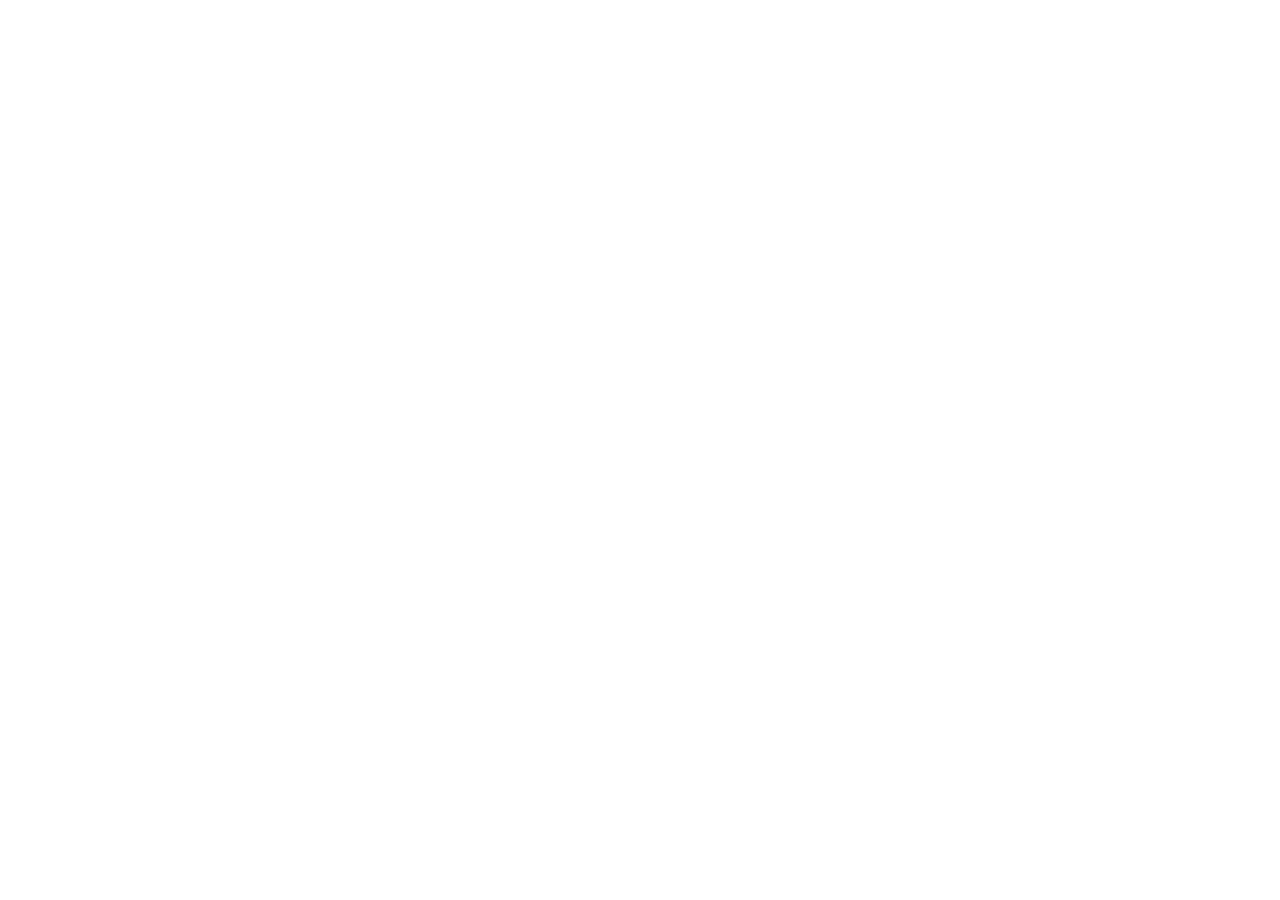
==== index.html @ bdb61e1c "Add project files and readme" ====
<!DOCTYPE html>
<html lang="en">
<head>
    <meta charset="UTF-8"> 
    <meta name="viewport" content="width=device-width, initial-scale=1.0">
    <title>Document</title>
</head>
<body>
    
</body>
</html>
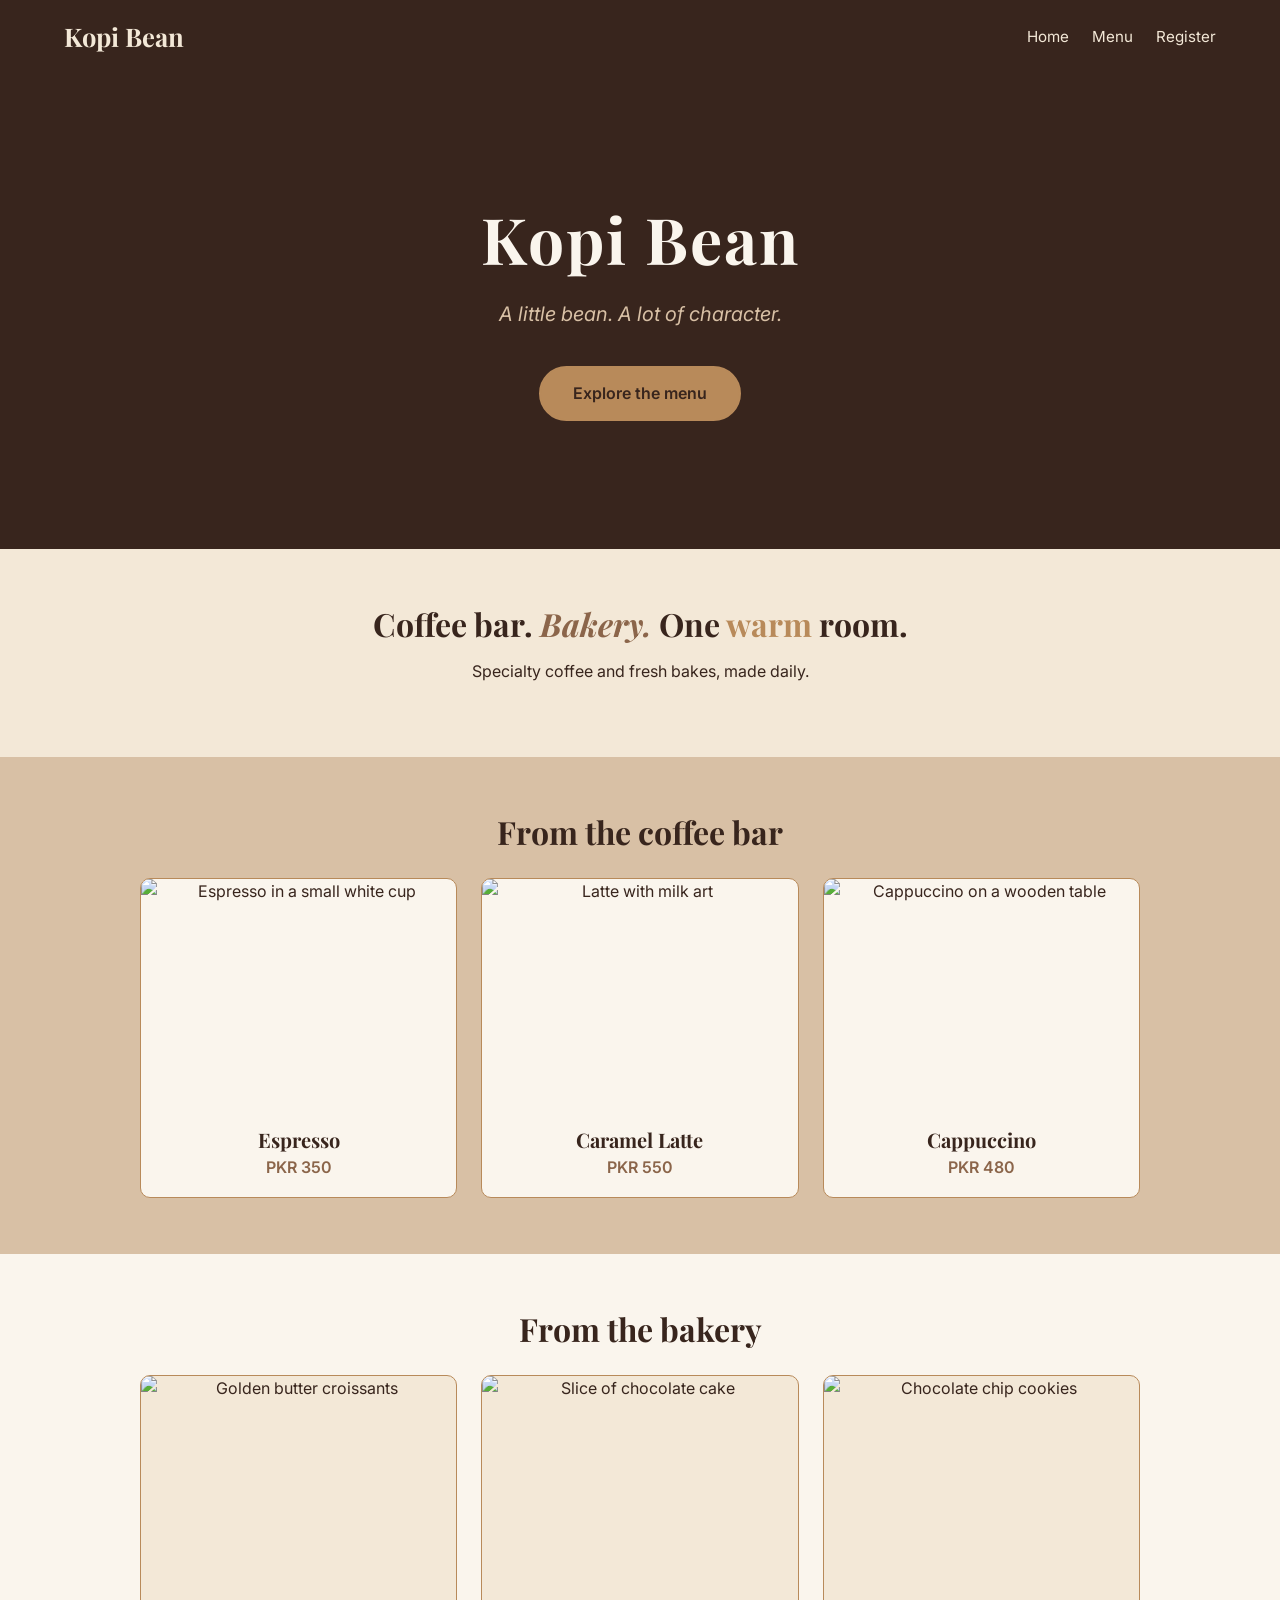
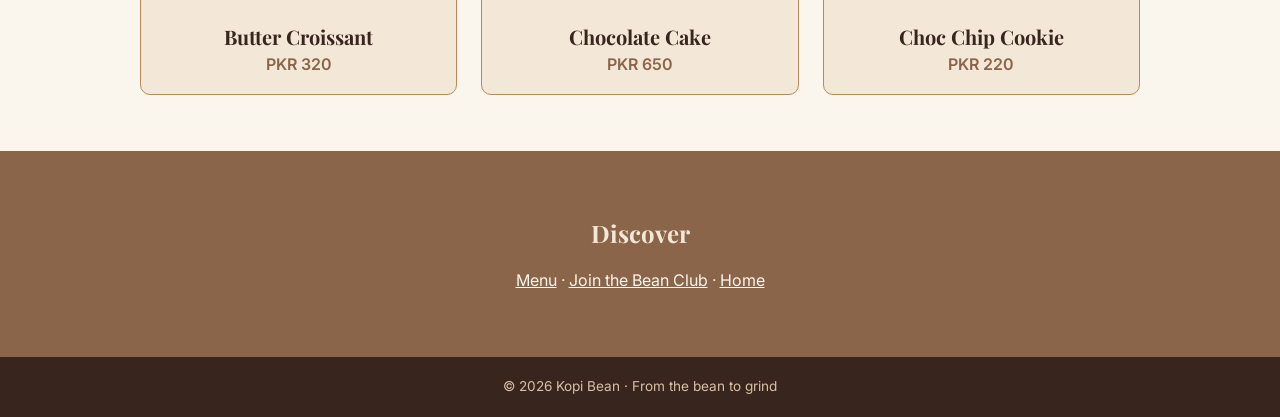
==== commit 3c2cbb54: "Home page done." ====
--- a/index.html
+++ b/index.html
@@ -1,11 +1,59 @@
 <!DOCTYPE html>
 <html lang="en">
 <head>
-    <meta charset="UTF-8"> 
-    <meta name="viewport" content="width=device-width, initial-scale=1.0">
-    <title>Document</title>
+  <meta charset="UTF-8">
+  <meta name="viewport" content="width=device-width, initial-scale=1">
+  <title>Kopi Bean | Café &amp; Bakery</title>
+  <link rel="preconnect" href="https://fonts.googleapis.com">
+  <link href="https://fonts.googleapis.com/css2?family=Inter:wght@400;600&family=Playfair+Display:wght@500;700&display=swap" rel="stylesheet">
+  <link rel="stylesheet" href="home.css">
 </head>
 <body>
-    
+  <header class="site-header">
+    <a class="brand" href="index.html">Kopi Bean</a>
+    <input type="checkbox" id="nav-toggle">
+    <label for="nav-toggle" class="nav-button">Menu</label>
+    <nav class="main-nav">
+      <a href="index.html">Home</a>
+      <a href="media.html">Menu</a>
+      <a href="register.html">Register</a>
+    </nav>
+  </header>
+  <main>
+    <section id="hero">
+      <h1>Kopi Bean</h1>
+      <p class="tagline">A little bean. A lot of character.</p>
+      <a class="button" href="media.html">Explore the menu</a>
+    </section>
+
+    <section id="intro">
+      <h2>Coffee bar. <em>Bakery.</em> One <strong>warm</strong> room.</h2>
+      <p>Specialty coffee and fresh bakes, made daily.</p>
+    </section>
+
+    <section class="showcase coffee">
+      <h2>From the coffee bar</h2>
+      <div class="cards">
+        <article class="card"><img src="https://img.magnific.com/free-photo/closeup-classic-fresh-espresso-served-dark-surface_1220-5375.jpg?semt=ais_hybrid&w=740&q=80" width="600" height="450" alt="Espresso in a small white cup"><h3>Espresso</h3><p class="price">PKR 350</p></article>
+        <article class="card"><img src="https://beautifulingredient.com/wp-content/uploads/2022/03/refined-sugar-free-vegan-caramel-latte.jpg" width="600" height="450" alt="Latte with milk art"><h3>Caramel Latte</h3><p class="price">PKR 550</p></article>
+        <article class="card"><img src="https://www.nescafe.com/nz/sites/default/files/styles/image_webp_conversion/public/2023-09/NESCAF%C3%89%20Cappuccino.jpg.webp?itok=jM5-wBXI" width="600" height="450" alt="Cappuccino on a wooden table"><h3>Cappuccino</h3><p class="price">PKR 480</p></article>
+      </div>
+    </section>
+
+    <section class="showcase bakery">
+      <h2>From the bakery</h2>
+      <div class="cards">
+        <article class="card"><img src="https://thebutterycrust.com/wp-content/uploads/2025/11/How-to-make-Croissants-FEAT.jpg" width="600" height="450" alt="Golden butter croissants"><h3>Butter Croissant</h3><p class="price">PKR 320</p></article>
+        <article class="card"><img src="https://butternutbakeryblog.com/wp-content/uploads/2023/04/chocolate-cake-683x1024.jpg" width="600" height="450" alt="Slice of chocolate cake"><h3>Chocolate Cake</h3><p class="price">PKR 650</p></article>
+        <article class="card"><img src="https://krollskorner.com/wp-content/uploads/2025/10/Small-Batch-CCC_HighRes-011-scaled.jpg" width="600" height="450" alt="Chocolate chip cookies"><h3>Choc Chip Cookie</h3><p class="price">PKR 220</p></article>
+      </div>
+    </section>
+
+    <section id="discover">
+      <h2>Discover</h2>
+      <p><a href="media.html">Menu</a> &middot; <a href="register.html">Join the Bean Club</a> &middot; <a href="index.html">Home</a></p>
+    </section>
+  </main>
+  <footer class="site-footer"><p>&copy; 2026 Kopi Bean &middot; From the bean to grind</p></footer>
 </body>
 </html>
--- a/home.css
+++ b/home.css
@@ -0,0 +1,47 @@
+* { box-sizing: border-box; }
+body { margin: 0; font-family: "Inter", Arial, sans-serif; font-size: 1rem; line-height: 1.6; color: #38251D; background-color: #FAF5ED; }
+h1, h2, h3 { font-family: "Playfair Display", Georgia, serif; line-height: 1.2; }
+img { max-width: 100%; height: auto; display: block; }
+a { color: #8B654A; }
+
+.site-header { display: flex; justify-content: space-between; align-items: center; flex-wrap: wrap; padding: 1rem 5%; background-color: #38251D; }
+.brand { font-family: "Playfair Display", Georgia, serif; font-size: 1.6rem; font-weight: 700; color: #F3E8D7; text-decoration: none; }
+.main-nav a { color: #F3E8D7; text-decoration: none; margin-left: 1.2rem; font-size: 0.95rem; }
+.main-nav a:hover, .main-nav a:focus { color: #B88A5A; }
+.planned::after { content: " (soon)"; font-size: 0.7rem; opacity: 0.7; }
+#nav-toggle, .nav-button { display: none; }
+
+#hero { text-align: center; padding: 8rem 1rem; color: #FAF5ED; background-color: #38251D; background-image: linear-gradient(rgba(56,37,29,0.6), rgba(56,37,29,0.6)), url("https://i1.pickpik.com/photos/281/753/279/arabica-aromatic-beverage-black-coffee-591ee135ccb76ce0847b6a663e6ff49f.jpg"); background-size: cover; background-position: center 45%; }
+#hero h1 { font-size: 4rem; margin: 0; letter-spacing: 2px; }
+.tagline { font-size: 1.25rem; font-style: italic; color: #D8C0A5; }
+.button { display: inline-block; margin-top: 1rem; padding: 0.8rem 2rem; background-color: #B88A5A; color: #38251D; font-weight: 600; text-decoration: none; border: 2px solid #B88A5A; border-radius: 30px; }
+.button:hover { background-color: transparent; color: #FAF5ED; }
+
+#intro { text-align: center; padding: 3.5rem 1rem; background-color: #F3E8D7; }
+#intro h2 { font-size: 2rem; margin: 0 0 0.5rem; }
+#intro em { color: #8B654A; }
+#intro strong { color: #B88A5A; }
+
+.showcase { padding: 3.5rem 5%; text-align: center; }
+.showcase h2 { font-size: 2rem; margin-top: 0; }
+.coffee { background-color: #D8C0A5; }
+.bakery { background-color: #FAF5ED; }
+.cards { display: grid; grid-template-columns: repeat(auto-fit, minmax(220px, 1fr)); gap: 1.5rem; max-width: 1000px; margin: 0 auto; }
+.card { background-color: #FAF5ED; border: 1px solid #B88A5A; border-radius: 10px; overflow: hidden; padding-bottom: 1rem; }
+.bakery .card { background-color: #F3E8D7; }
+.card img { width: 100%; aspect-ratio: 4 / 3; object-fit: cover; }
+.card h3 { margin: 0.8rem 0 0.2rem; font-size: 1.25rem; }
+.price { margin: 0; font-weight: 600; color: #8B654A; }
+
+#discover { padding: 3rem 1rem; text-align: center; color: #F3E8D7; background-color: #8B654A; }
+#discover a { color: #FAF5ED; }
+.site-footer { padding: 1.2rem; text-align: center; font-size: 0.85rem; color: #D8C0A5; background-color: #38251D; }
+.site-footer p { margin: 0; }
+
+@media (max-width: 700px) {
+  #hero h1 { font-size: 2.8rem; }
+  .nav-button { display: block; color: #F3E8D7; border: 1px solid #B88A5A; padding: 0.3rem 0.8rem; cursor: pointer; }
+  .main-nav { display: none; width: 100%; }
+  #nav-toggle:checked ~ .main-nav { display: block; }
+  .main-nav a { display: block; margin: 0.6rem 0 0; }
+}
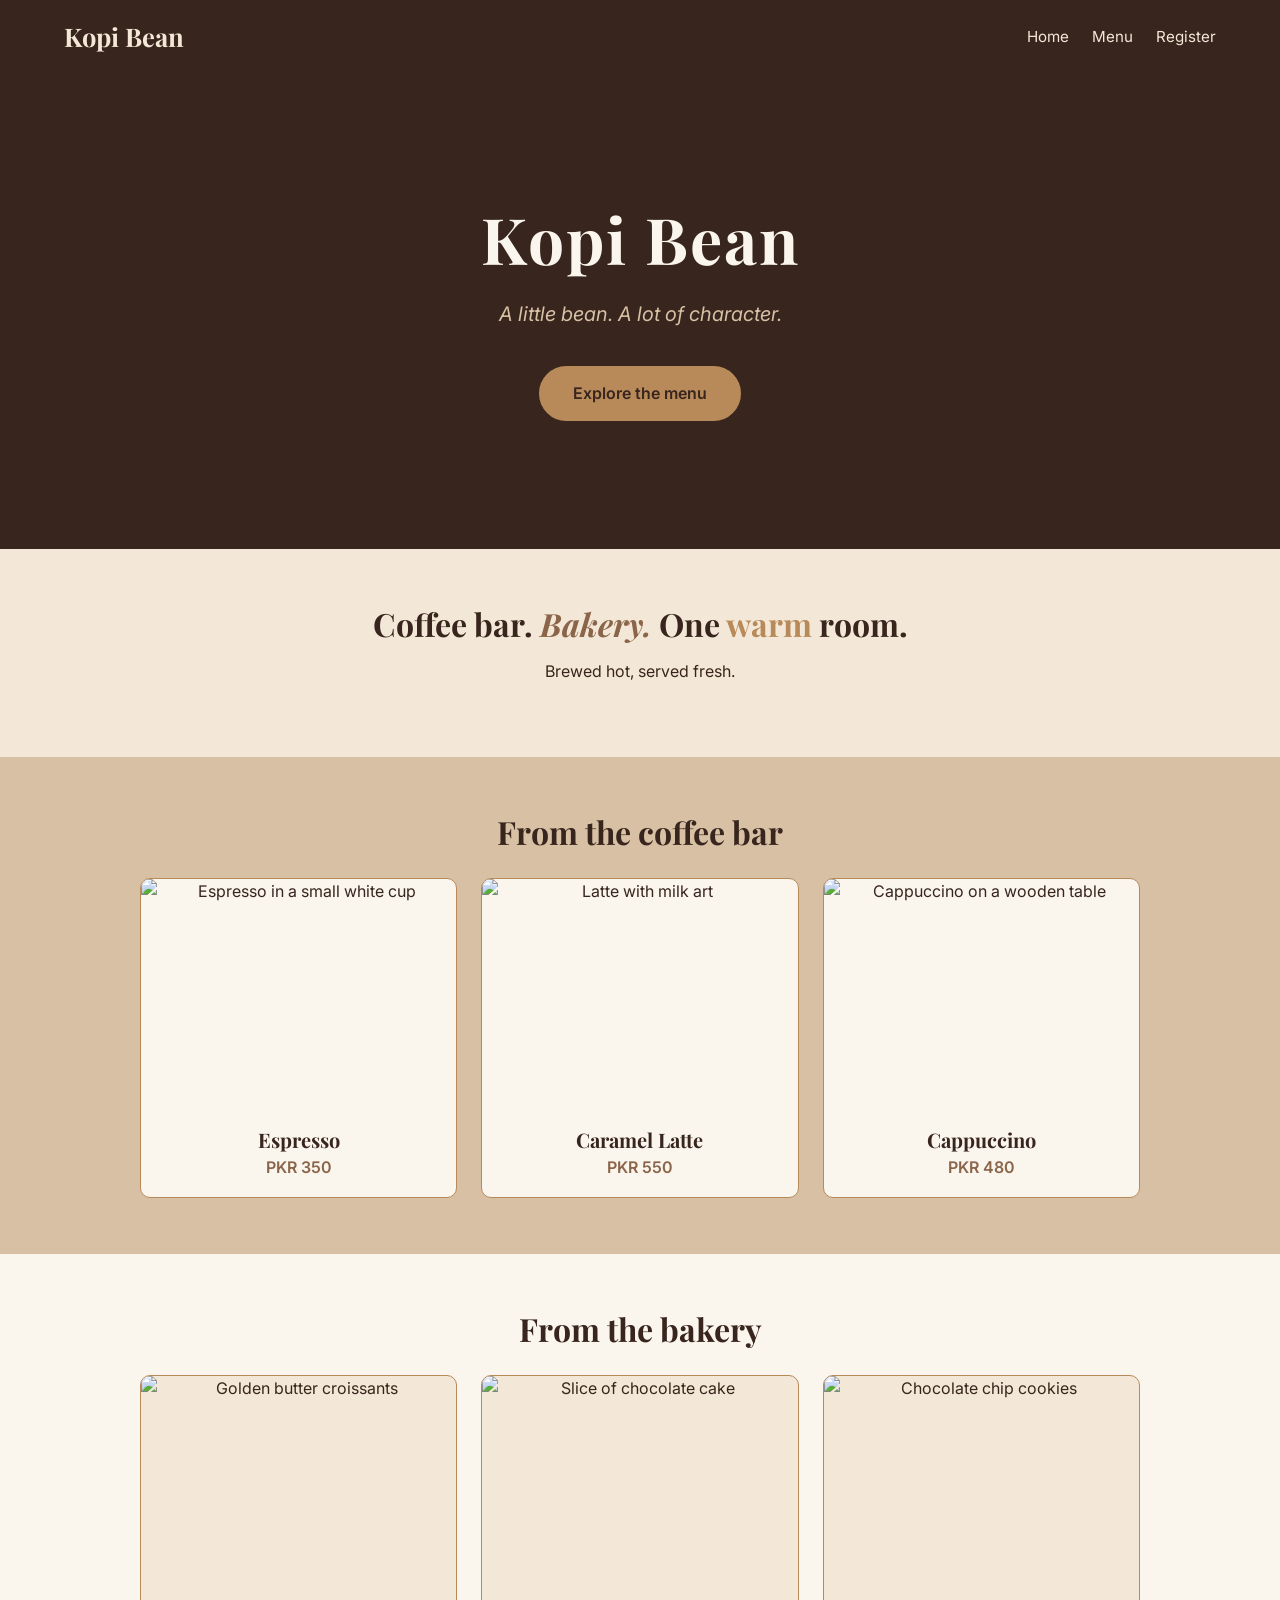
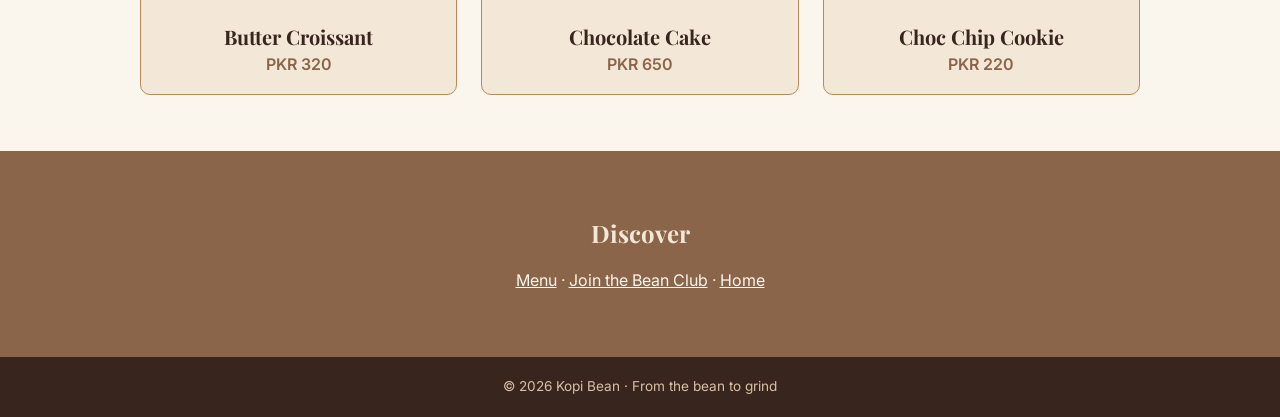
==== commit 6cfe7887: "Changes to main page. Added the menu page." ====
--- a/index.html
+++ b/index.html
@@ -28,7 +28,7 @@
 
     <section id="intro">
       <h2>Coffee bar. <em>Bakery.</em> One <strong>warm</strong> room.</h2>
-      <p>Specialty coffee and fresh bakes, made daily.</p>
+      <p>Brewed hot, served fresh.</p>
     </section>
 
     <section class="showcase coffee">
